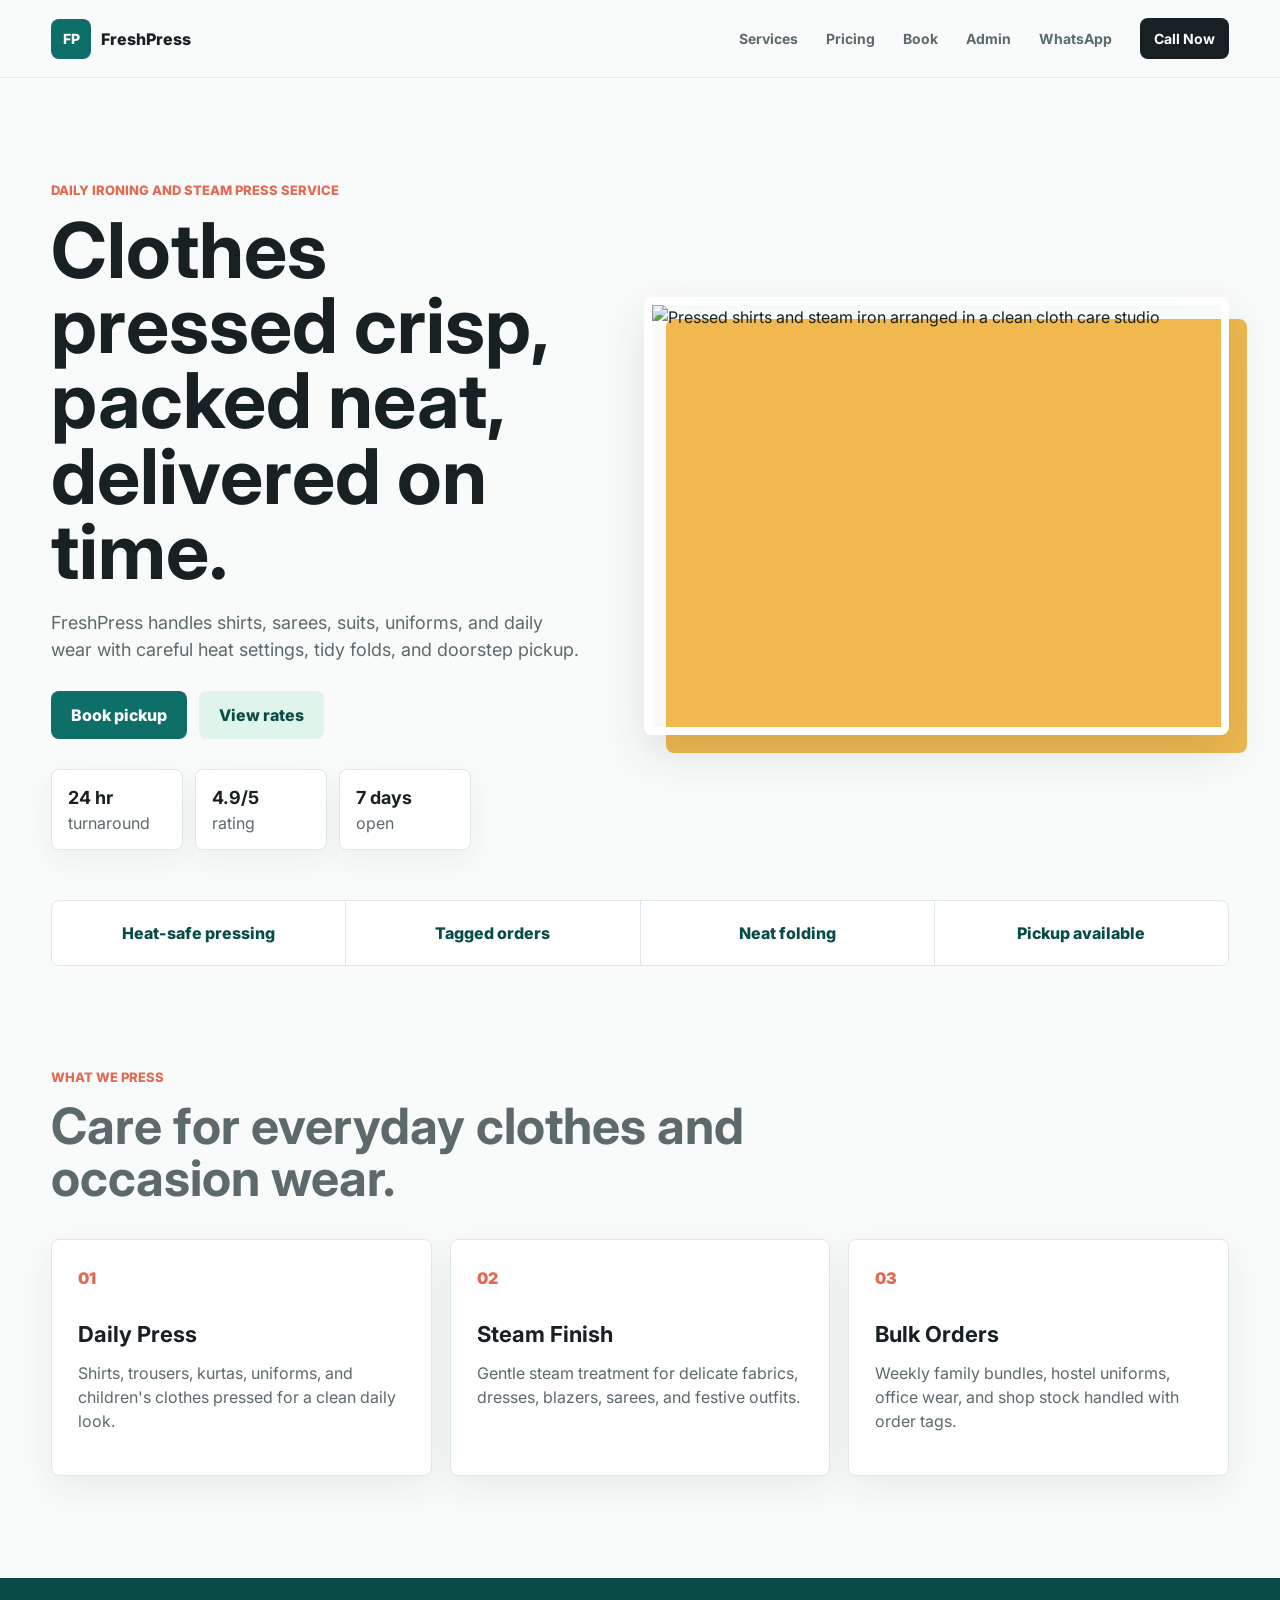
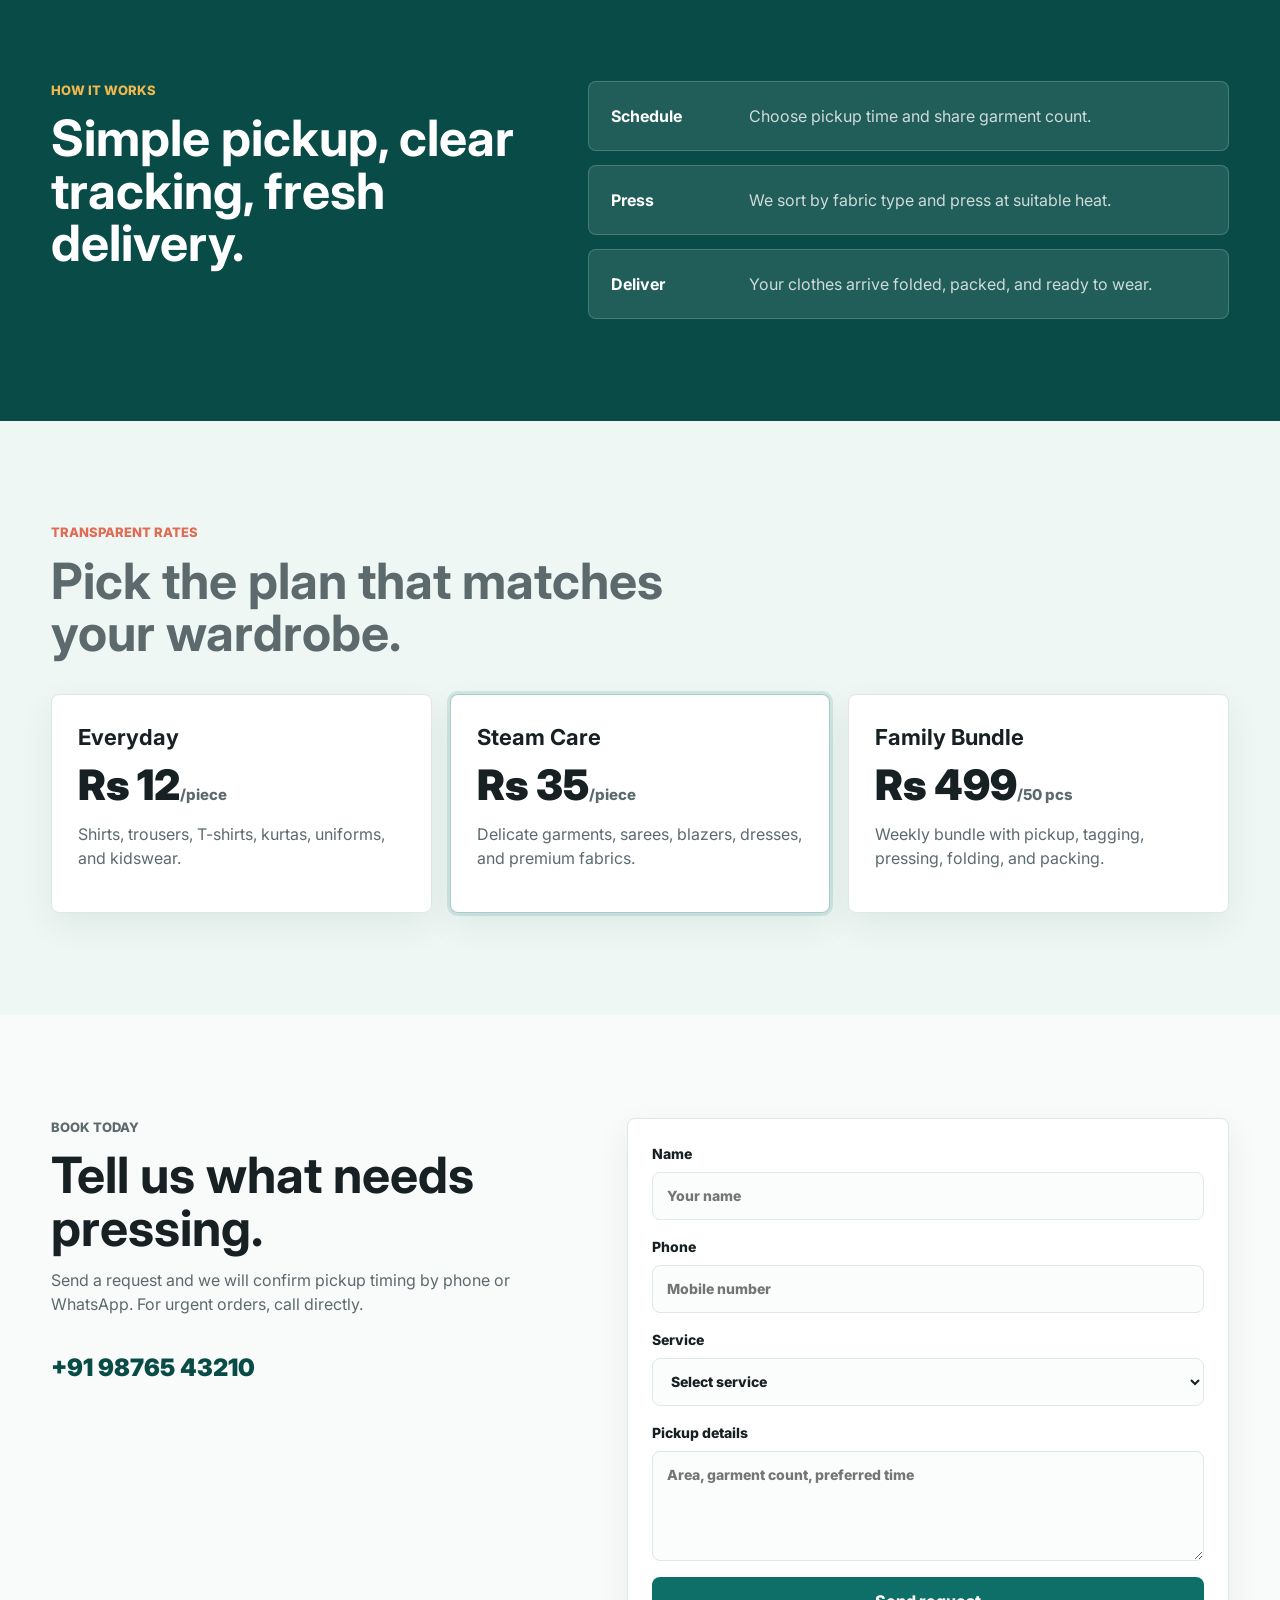
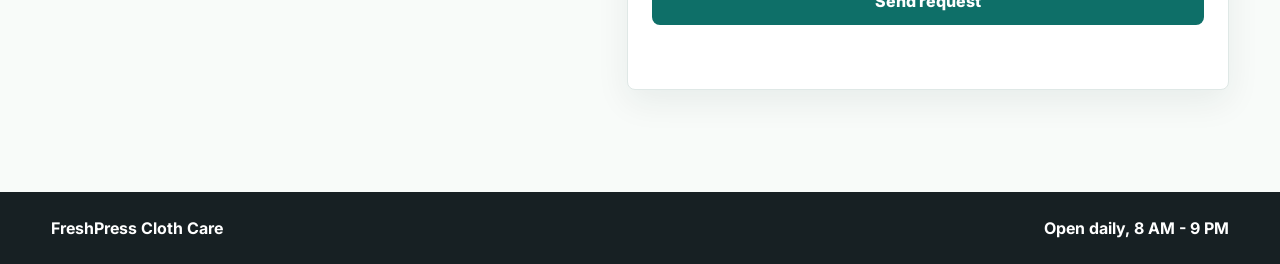
==== index.html @ 3e540e45 "Add files via upload" ====
<!doctype html>
<html lang="en">
  <head>
    <meta charset="utf-8" />
    <meta name="viewport" content="width=device-width, initial-scale=1" />
    <title>FreshPress Cloth Care</title>
    <meta
      name="description"
      content="FreshPress Cloth Care offers reliable ironing, steam pressing, folding, and pickup service for everyday and occasion wear."
    />
    <link rel="preconnect" href="https://fonts.googleapis.com" />
    <link rel="preconnect" href="https://fonts.gstatic.com" crossorigin />
    <link
      href="https://fonts.googleapis.com/css2?family=Inter:wght@400;500;600;700;800&display=swap"
      rel="stylesheet"
    />
    <link rel="stylesheet" href="styles.css" />
  </head>
  <body>
    <header class="site-header">
      <a class="brand" href="#top" aria-label="FreshPress home">
        <span class="brand-mark">FP</span>
        <span>FreshPress</span>
      </a>
      <nav aria-label="Primary navigation">
        <a href="#services">Services</a>
        <a href="#pricing">Pricing</a>
        <a href="#booking">Book</a>
        <a href="admin.html">Admin</a>
        <a href="vvvvvvvvvv">WhatsApp</a>
        <a class="nav-call" href="tel:+91 7570892757 ">Call Now</a>
      </nav>
    </header>

    <main id="top">
      <section class="hero">
        <div class="hero-copy">
          <p class="eyebrow">Daily ironing and steam press service</p>
          <h1>Clothes pressed crisp, packed neat, delivered on time.</h1>
          <p class="hero-text">
            FreshPress handles shirts, sarees, suits, uniforms, and daily wear
            with careful heat settings, tidy folds, and doorstep pickup.
          </p>
          <div class="hero-actions">
            <a class="button primary" href="#booking">Book pickup</a>
            <a class="button secondary" href="#pricing">View rates</a>
          </div>
          <div class="hero-stats" aria-label="Service highlights">
            <span><strong>24 hr</strong> turnaround</span>
            <span><strong>4.9/5</strong> rating</span>
            <span><strong>7 days</strong> open</span>
          </div>
        </div>
        <figure class="hero-media">
          <img src="assets/pressing-studio.png" alt="Pressed shirts and steam iron arranged in a clean cloth care studio" />
        </figure>
      </section>

      <section class="trust-strip" aria-label="Service promise">
        <span>Heat-safe pressing</span>
        <span>Tagged orders</span>
        <span>Neat folding</span>
        <span>Pickup available</span>
      </section>

      <section id="services" class="section">
        <div class="section-heading">
          <p class="eyebrow">What we press</p>
          <h2>Care for everyday clothes and occasion wear.</h2>
        </div>
        <div class="service-grid">
          <article class="service-card">
            <span class="icon">01</span>
            <h3>Daily Press</h3>
            <p>Shirts, trousers, kurtas, uniforms, and children's clothes pressed for a clean daily look.</p>
          </article>
          <article class="service-card">
            <span class="icon">02</span>
            <h3>Steam Finish</h3>
            <p>Gentle steam treatment for delicate fabrics, dresses, blazers, sarees, and festive outfits.</p>
          </article>
          <article class="service-card">
            <span class="icon">03</span>
            <h3>Bulk Orders</h3>
            <p>Weekly family bundles, hostel uniforms, office wear, and shop stock handled with order tags.</p>
          </article>
        </div>
      </section>

      <section class="process">
        <div>
          <p class="eyebrow">How it works</p>
          <h2>Simple pickup, clear tracking, fresh delivery.</h2>
        </div>
        <ol class="steps">
          <li>
            <strong>Schedule</strong>
            <span>Choose pickup time and share garment count.</span>
          </li>
          <li>
            <strong>Press</strong>
            <span>We sort by fabric type and press at suitable heat.</span>
          </li>
          <li>
            <strong>Deliver</strong>
            <span>Your clothes arrive folded, packed, and ready to wear.</span>
          </li>
        </ol>
      </section>

      <section id="pricing" class="section pricing-section">
        <div class="section-heading">
          <p class="eyebrow">Transparent rates</p>
          <h2>Pick the plan that matches your wardrobe.</h2>
        </div>
        <div class="pricing-grid">
          <article class="price-card">
            <h3>Everyday</h3>
            <p class="price">₹12<span>/piece</span></p>
            <p>Shirts, trousers, T-shirts, kurtas, uniforms, and kidswear.</p>
          </article>
          <article class="price-card featured">
            <h3>Steam Care</h3>
            <p class="price">₹35<span>/piece</span></p>
            <p>Delicate garments, sarees, blazers, dresses, and premium fabrics.</p>
          </article>
          <article class="price-card">
            <h3>Family Bundle</h3>
            <p class="price">₹499<span>/50 pcs</span></p>
            <p>Weekly bundle with pickup, tagging, pressing, folding, and packing.</p>
          </article>
        </div>
      </section>

      <section id="booking" class="booking">
        <div class="booking-copy">
          <p class="eyebrow">Book today</p>
          <h2>Tell us what needs pressing.</h2>
          <p>
            Send a request and we will confirm pickup timing by phone or WhatsApp.
            For urgent orders, call directly.
          </p>
          <a class="phone-link" href="tel:+919876543210">+91 98765 43210</a>
        </div>
        <form class="booking-form" id="bookingForm">
          <label>
            Name
            <input name="name" type="text" placeholder="Your name" required />
          </label>
          <label>
            Phone
            <input name="phone" type="tel" placeholder="Mobile number" required />
          </label>
          <label>
            Service
            <select name="service" required>
              <option value="">Select service</option>
              <option>Daily Press</option>
              <option>Steam Care</option>
              <option>Family Bundle</option>
              <option>Bulk Order</option>
            </select>
          </label>
          <label>
            Pickup details
            <textarea name="details" rows="4" placeholder="Area, garment count, preferred time"></textarea>
          </label>
          <button class="button primary" type="submit">Send request</button>
          <p class="form-status" id="formStatus" role="status" aria-live="polite"></p>
        </form>
      </section>
    </main>

    <footer class="site-footer">
      <span>FreshPress Cloth Care</span>
      <span>Open daily, 8 AM - 9 PM</span>
    </footer>

    <script src="script.js"></script>
  </body>
</html>
---- styles.css ----
:root {
  --ink: #172023;
  --muted: #5c6a6d;
  --line: #dfe8e6;
  --paper: #f8fbf9;
  --white: #ffffff;
  --mint: #dff4ea;
  --teal: #0e6f68;
  --teal-dark: #084b47;
  --coral: #e16a54;
  --gold: #f0b84f;
  --shadow: 0 18px 46px rgba(18, 48, 48, 0.12);
}

* {
  box-sizing: border-box;
}

html {
  scroll-behavior: smooth;
}

body {
  margin: 0;
  color: var(--ink);
  background: var(--paper);
  font-family: Inter, Arial, sans-serif;
  line-height: 1.5;
}

a {
  color: inherit;
  text-decoration: none;
}

img {
  display: block;
  max-width: 100%;
}

.site-header {
  position: sticky;
  top: 0;
  z-index: 10;
  display: flex;
  align-items: center;
  justify-content: space-between;
  gap: 24px;
  padding: 18px clamp(18px, 4vw, 64px);
  background: rgba(248, 251, 249, 0.9);
  border-bottom: 1px solid rgba(223, 232, 230, 0.8);
  backdrop-filter: blur(16px);
}

.brand,
nav {
  display: flex;
  align-items: center;
}

.brand {
  gap: 10px;
  font-weight: 800;
  letter-spacing: 0;
}

.brand-mark {
  display: grid;
  width: 40px;
  height: 40px;
  place-items: center;
  color: var(--white);
  background: var(--teal);
  border-radius: 8px;
  font-size: 14px;
}

nav {
  gap: clamp(12px, 2.5vw, 28px);
  color: var(--muted);
  font-size: 14px;
  font-weight: 700;
}

nav a:hover {
  color: var(--teal-dark);
}

.nav-call {
  padding: 10px 14px;
  color: var(--white);
  background: var(--ink);
  border-radius: 8px;
}

.hero {
  display: grid;
  grid-template-columns: minmax(0, 0.95fr) minmax(320px, 1.05fr);
  align-items: center;
  gap: clamp(32px, 5vw, 72px);
  min-height: calc(100vh - 78px);
  padding: clamp(44px, 7vw, 90px) clamp(18px, 4vw, 64px) 36px;
}

.hero-copy {
  max-width: 680px;
}

.eyebrow {
  margin: 0 0 12px;
  color: var(--coral);
  font-size: 13px;
  font-weight: 800;
  letter-spacing: 0;
  text-transform: uppercase;
}

h1,
h2,
h3,
p {
  margin-top: 0;
}

h1 {
  margin-bottom: 20px;
  font-size: clamp(42px, 6vw, 82px);
  line-height: 0.98;
  letter-spacing: 0;
}

h2 {
  margin-bottom: 14px;
  font-size: clamp(30px, 4vw, 50px);
  line-height: 1.05;
  letter-spacing: 0;
}

h3 {
  margin-bottom: 10px;
  font-size: 22px;
}

.hero-text,
.booking-copy p,
.section-heading {
  color: var(--muted);
}

.hero-text {
  max-width: 580px;
  margin-bottom: 28px;
  font-size: 18px;
}

.hero-actions {
  display: flex;
  flex-wrap: wrap;
  gap: 12px;
  margin-bottom: 30px;
}

.button {
  display: inline-flex;
  align-items: center;
  justify-content: center;
  min-height: 48px;
  padding: 0 20px;
  border: 0;
  border-radius: 8px;
  font: inherit;
  font-weight: 800;
  cursor: pointer;
}

.primary {
  color: var(--white);
  background: var(--teal);
}

.primary:hover {
  background: var(--teal-dark);
}

.secondary {
  color: var(--teal-dark);
  background: var(--mint);
}

.hero-stats {
  display: flex;
  flex-wrap: wrap;
  gap: 12px;
}

.hero-stats span {
  min-width: 132px;
  padding: 14px 16px;
  background: var(--white);
  border: 1px solid var(--line);
  border-radius: 8px;
  color: var(--muted);
  box-shadow: 0 10px 28px rgba(18, 48, 48, 0.06);
}

.hero-stats strong {
  display: block;
  color: var(--ink);
  font-size: 18px;
}

.hero-media {
  position: relative;
  margin: 0;
}

.hero-media::before {
  position: absolute;
  inset: 22px -18px -18px 22px;
  z-index: -1;
  content: "";
  background: var(--gold);
  border-radius: 8px;
}

.hero-media img {
  width: 100%;
  aspect-ratio: 4 / 3;
  object-fit: cover;
  border: 8px solid var(--white);
  border-radius: 8px;
  box-shadow: var(--shadow);
}

.trust-strip {
  display: grid;
  grid-template-columns: repeat(4, 1fr);
  gap: 1px;
  margin: 0 clamp(18px, 4vw, 64px);
  overflow: hidden;
  border: 1px solid var(--line);
  border-radius: 8px;
  background: var(--line);
}

.trust-strip span {
  padding: 20px;
  background: var(--white);
  color: var(--teal-dark);
  font-weight: 800;
  text-align: center;
}

.section,
.process,
.booking {
  padding: clamp(58px, 8vw, 104px) clamp(18px, 4vw, 64px);
}

.section-heading {
  max-width: 720px;
  margin-bottom: 34px;
}

.service-grid,
.pricing-grid {
  display: grid;
  grid-template-columns: repeat(3, 1fr);
  gap: 18px;
}

.service-card,
.price-card,
.booking-form {
  background: var(--white);
  border: 1px solid var(--line);
  border-radius: 8px;
  box-shadow: 0 12px 34px rgba(18, 48, 48, 0.07);
}

.service-card,
.price-card {
  padding: 26px;
}

.service-card p,
.price-card p {
  color: var(--muted);
}

.icon {
  display: inline-flex;
  margin-bottom: 28px;
  color: var(--coral);
  font-weight: 900;
}

.process {
  display: grid;
  grid-template-columns: 0.85fr 1.15fr;
  gap: clamp(26px, 5vw, 70px);
  background: var(--teal-dark);
  color: var(--white);
}

.process .eyebrow {
  color: var(--gold);
}

.steps {
  display: grid;
  gap: 14px;
  margin: 0;
  padding: 0;
  list-style: none;
}

.steps li {
  display: grid;
  grid-template-columns: 120px 1fr;
  gap: 18px;
  padding: 22px;
  background: rgba(255, 255, 255, 0.1);
  border: 1px solid rgba(255, 255, 255, 0.18);
  border-radius: 8px;
}

.steps span {
  color: rgba(255, 255, 255, 0.78);
}

.pricing-section {
  background: #eef7f3;
}

.price {
  margin: 6px 0 16px;
  color: var(--ink) !important;
  font-size: 42px;
  font-weight: 900;
  line-height: 1;
}

.price span {
  color: var(--muted);
  font-size: 15px;
  font-weight: 800;
}

.featured {
  border-color: rgba(14, 111, 104, 0.35);
  outline: 3px solid rgba(14, 111, 104, 0.12);
}

.booking {
  display: grid;
  grid-template-columns: 0.85fr 1fr;
  gap: clamp(28px, 5vw, 72px);
  align-items: start;
}

.booking-copy {
  max-width: 520px;
}

.phone-link {
  display: inline-flex;
  margin-top: 18px;
  color: var(--teal-dark);
  font-size: 24px;
  font-weight: 900;
}

.booking-form {
  display: grid;
  gap: 16px;
  padding: 24px;
}

label {
  display: grid;
  gap: 8px;
  color: var(--ink);
  font-size: 14px;
  font-weight: 800;
}

input,
select,
textarea {
  width: 100%;
  min-height: 48px;
  padding: 12px 14px;
  color: var(--ink);
  background: #fbfdfc;
  border: 1px solid var(--line);
  border-radius: 8px;
  font: inherit;
}

textarea {
  resize: vertical;
}

input:focus,
select:focus,
textarea:focus {
  outline: 3px solid rgba(14, 111, 104, 0.18);
  border-color: var(--teal);
}

.form-status {
  min-height: 24px;
  margin: 0;
  color: var(--teal-dark);
  font-weight: 800;
}

.site-footer {
  display: flex;
  justify-content: space-between;
  gap: 16px;
  padding: 24px clamp(18px, 4vw, 64px);
  color: var(--white);
  background: var(--ink);
  font-weight: 700;
}

@media (max-width: 860px) {
  .site-header {
    position: static;
    align-items: flex-start;
    flex-direction: column;
  }

  nav {
    width: 100%;
    justify-content: space-between;
    overflow-x: auto;
    padding-bottom: 2px;
  }

  .hero,
  .process,
  .booking {
    grid-template-columns: 1fr;
  }

  .hero {
    min-height: auto;
  }

  .trust-strip,
  .service-grid,
  .pricing-grid {
    grid-template-columns: 1fr 1fr;
  }
}

@media (max-width: 560px) {
  nav {
    font-size: 13px;
  }

  .nav-call {
    padding: 8px 10px;
  }

  h1 {
    font-size: 42px;
  }

  .hero-actions,
  .button {
    width: 100%;
  }

  .trust-strip,
  .service-grid,
  .pricing-grid {
    grid-template-columns: 1fr;
  }

  .steps li {
    grid-template-columns: 1fr;
  }

  .site-footer {
    flex-direction: column;
  }
}
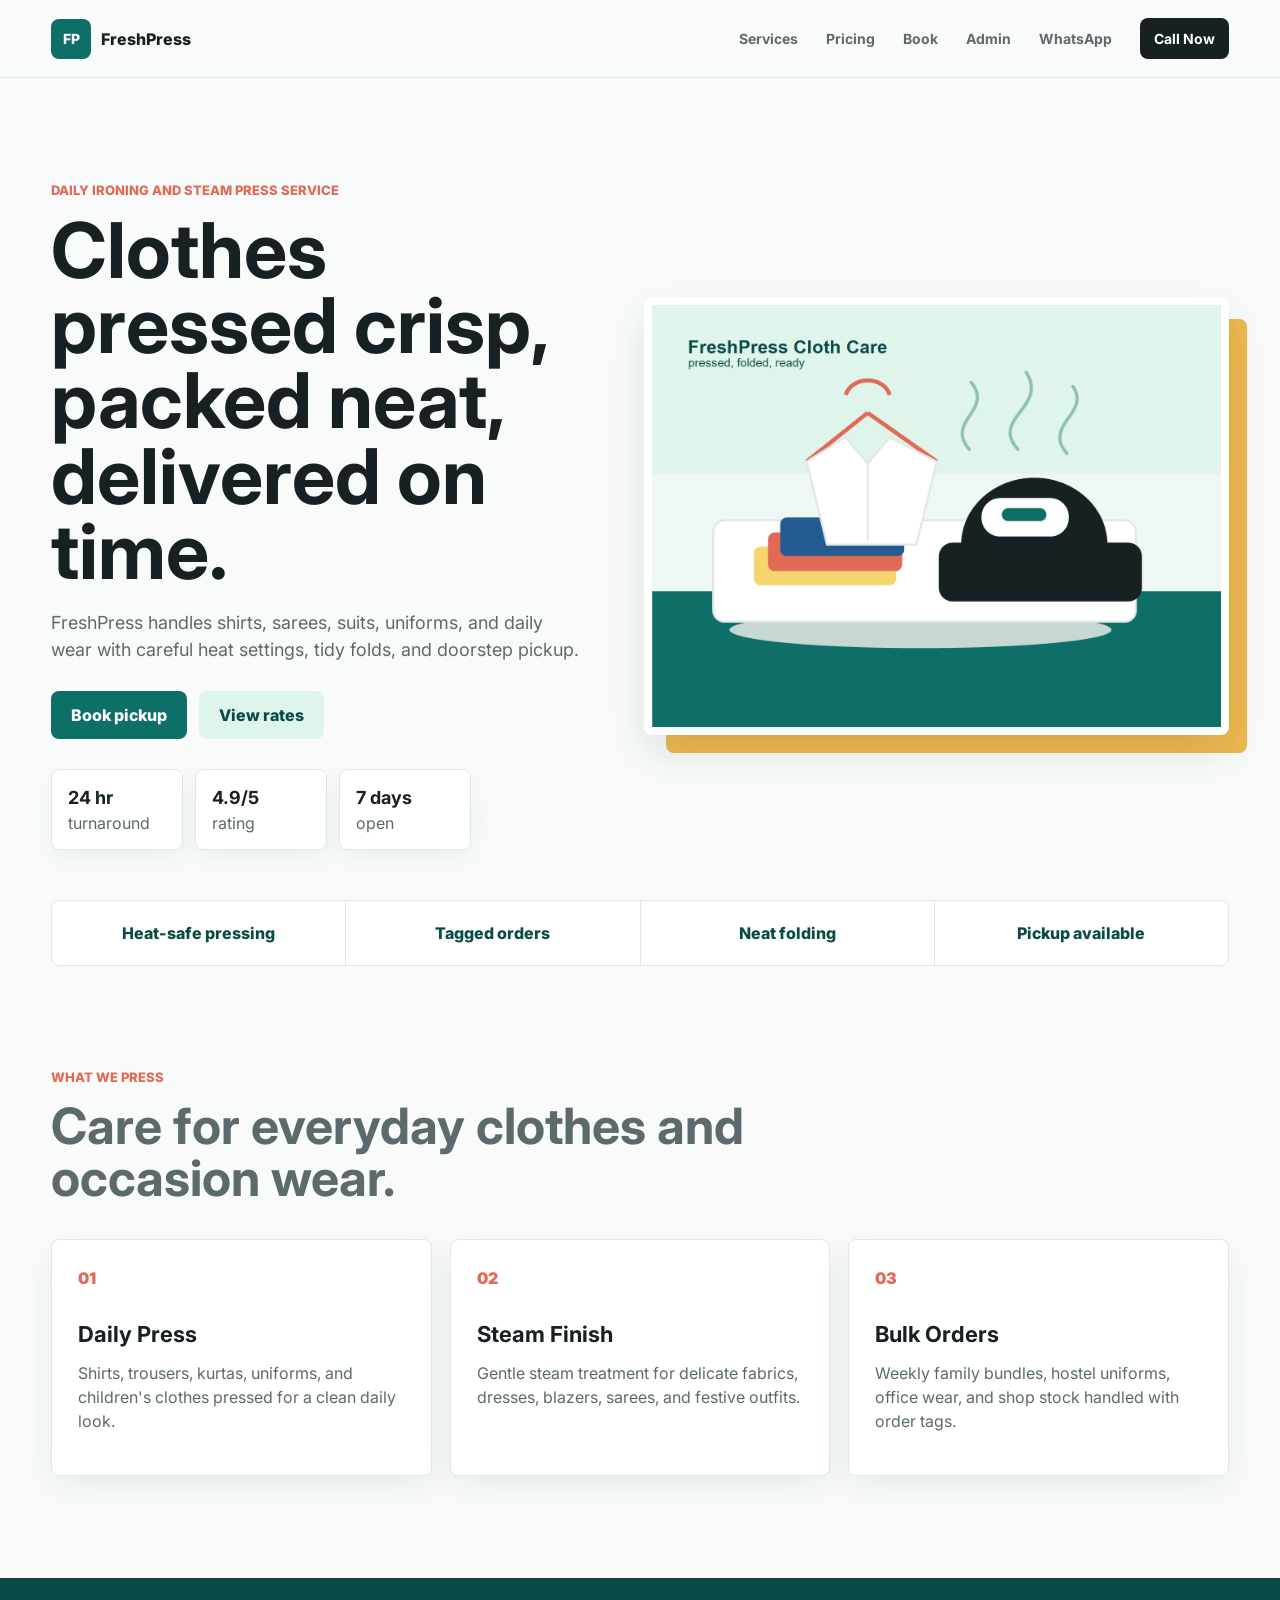
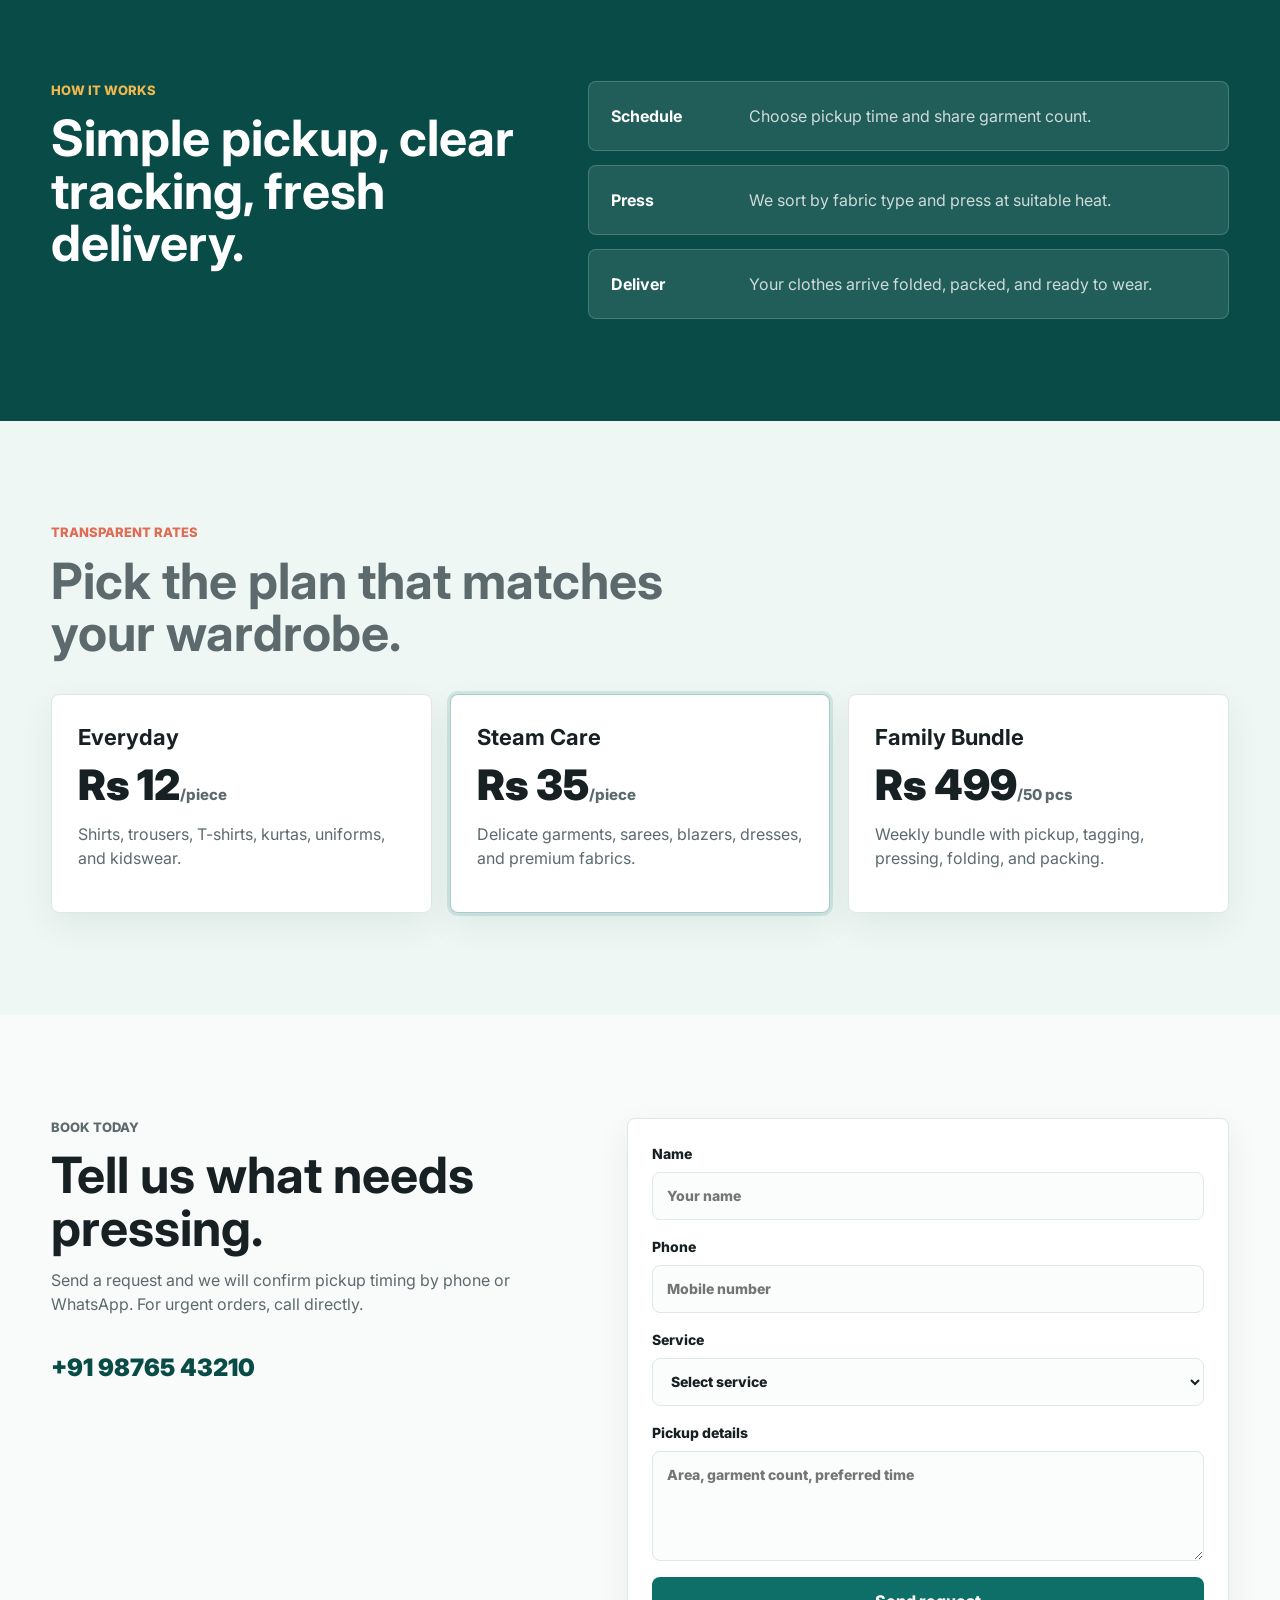
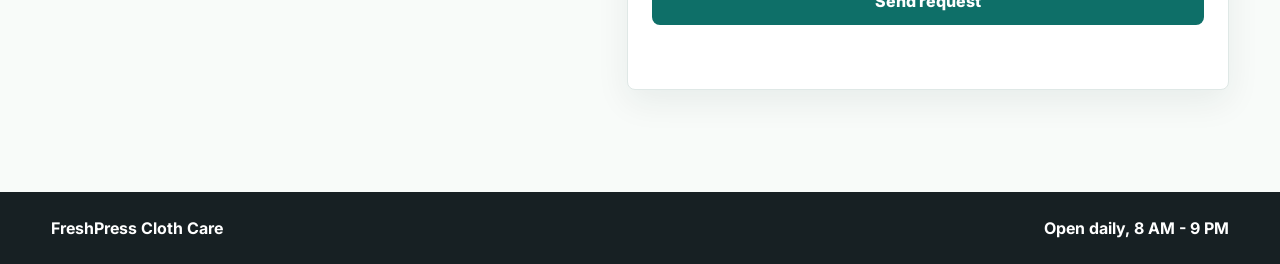
==== commit e465ef5c: "Update image source path in index.html" ====
--- a/index.html
+++ b/index.html
@@ -52,7 +52,7 @@
           </div>
         </div>
         <figure class="hero-media">
-          <img src="assets/pressing-studio.png" alt="Pressed shirts and steam iron arranged in a clean cloth care studio" />
+          <img src="pressing-studio.png" alt="Pressed shirts and steam iron arranged in a clean cloth care studio" />
         </figure>
       </section>
 
